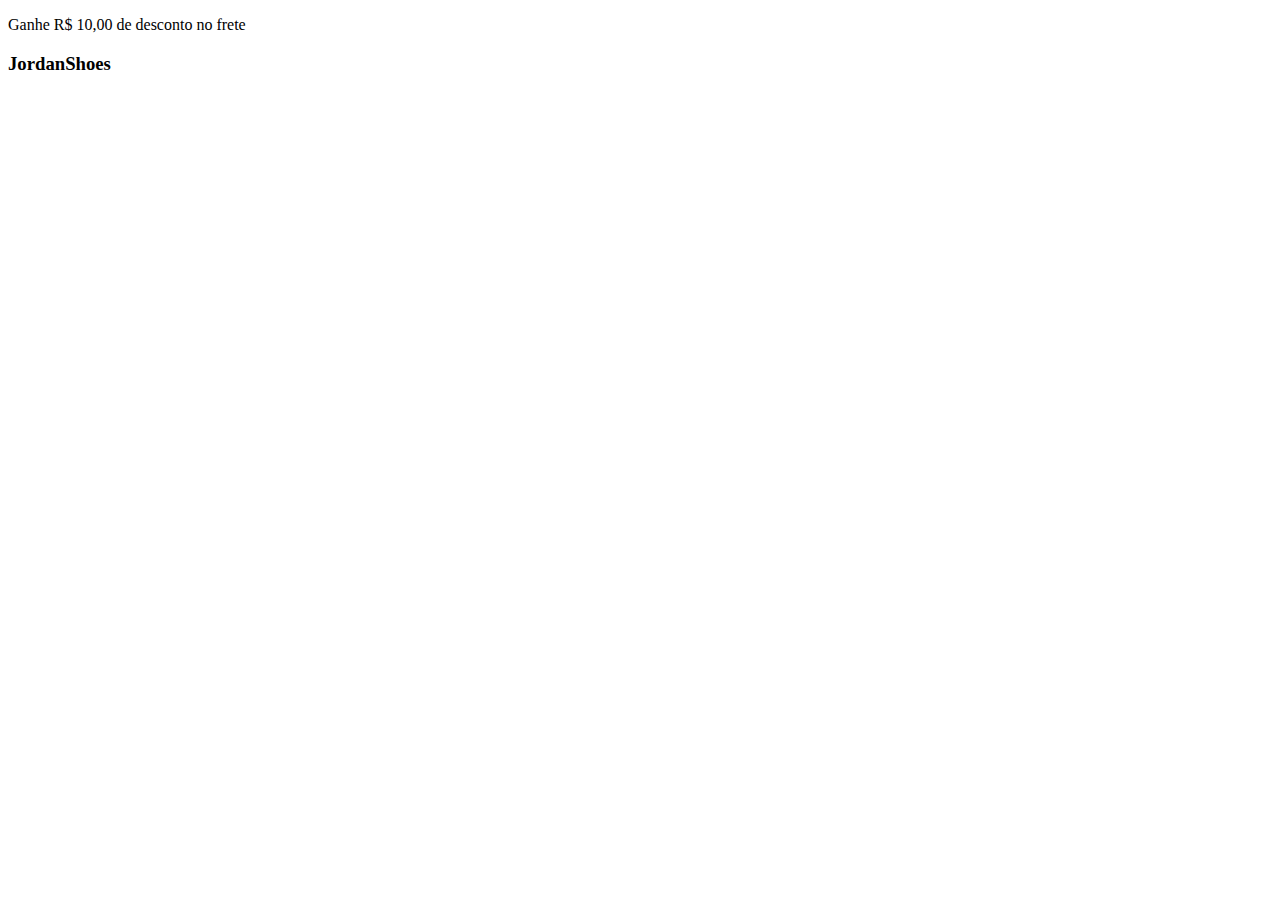
==== Desafio 2/index.html @ 0f423f5e "Adição dos Assets - CSS" ====
<!DOCTYPE html>
<html lang="pt-br">
<head>
    <meta charset="UTF-8">
    <meta name="viewport" content="width=device-width, initial-scale=1.0">
    <link rel="stylesheet" href="assets/css/style.css">
    <title>JordanShoes</title>
</head>

<body>
    <header>
        <!-- Div do desconto.-->
        <div class="header-discount">
            <p>Ganhe R$ 10,00 de desconto no frete</p>
        </div>
        <!-- Div da Marca--> 
        <div class="header-brand">
            <h3>JordanShoes</h3>
        </div>
    </header>

    <!-- Background -->
    <section>

    </section>

    <!-- MAIN -->
    <main>

    </main>
</body>
</html>
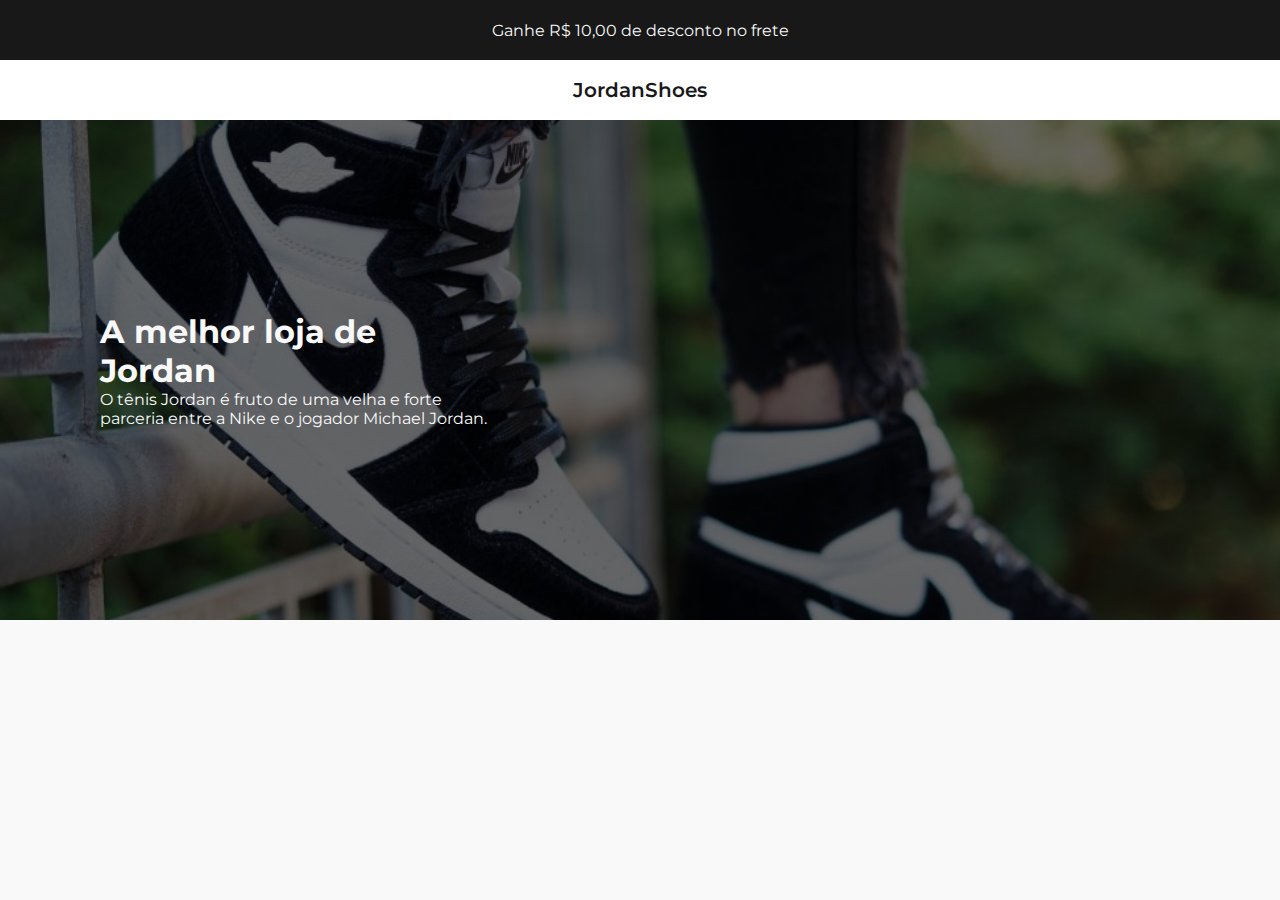
==== commit 8ffcbe2a: "Hero Image and Text" ====
--- a/Desafio 2/index.html
+++ b/Desafio 2/index.html
@@ -3,7 +3,7 @@
 <head>
     <meta charset="UTF-8">
     <meta name="viewport" content="width=device-width, initial-scale=1.0">
-    <link rel="stylesheet" href="assets/css/style.css">
+    <link rel="stylesheet" href="assets/css/styles.css">
     <title>JordanShoes</title>
 </head>
 
@@ -19,9 +19,12 @@
         </div>
     </header>
 
-    <!-- Background -->
-    <section>
-
+    <!-- Background Hero -->
+    <section class="hero">
+        <div class="text-hero">
+            <h2>A melhor loja de Jordan</h2>
+            <p>O tênis Jordan é fruto de uma velha e forte parceria entre a Nike e o jogador Michael Jordan.</p>
+        </div>
     </section>
 
     <!-- MAIN -->
--- a/Desafio 2/assets/css/styles.css
+++ b/Desafio 2/assets/css/styles.css
@@ -0,0 +1,76 @@
+@import url('https://fonts.googleapis.com/css2?family=Montserrat:wght@500;600;700&display=swap');
+
+:root {
+    --White: #f9f9f9;
+    --bgProduct: #ebe9ea;
+    --Black: #181818;
+    --Gray: #474747;
+}
+
+* {
+    border: 0;
+    margin: 0;
+    padding: 0;
+    box-sizing: border-box;
+}
+
+body {
+    font-family: 'Montserrat', sans-serif;
+    background: var(--White)
+}
+
+header{
+    width: 100%;
+    height: 120px;
+}
+
+.header-discount,
+.header-brand {
+    height: 50%;
+    display: flex;
+    align-items: center;
+    justify-content: center;
+}
+
+.header-discount{
+    background: var(--Black);
+    color: var(--White);
+}
+
+.header-brand{
+    background: white;
+    color: var(--Black);
+}
+
+.header-brand h3 {
+    font-size: 20px;
+    font-weight: 600;
+}
+
+/* Hero */
+.hero {
+    width: 100%;
+    min-height: 500px;
+    background-image: linear-gradient(rgba(0,0,0,0.6), rgba(0,0,0,0.6)), url('../image/wallpaper.jpeg');
+    background-repeat: no-repeat;
+    background-size: cover;
+    background-attachment: fixed;
+    background-position: center;
+    display: flex;
+}
+
+
+.text-hero {
+    width: 400px;
+    display: flex;
+    flex-direction: column;
+    justify-content: center;
+    color: var(--White);
+    margin-left: 100px;
+}
+
+.text-hero h2 {
+    font-size: 32px;
+    font-weight: 700;
+    line-height: 39px;
+}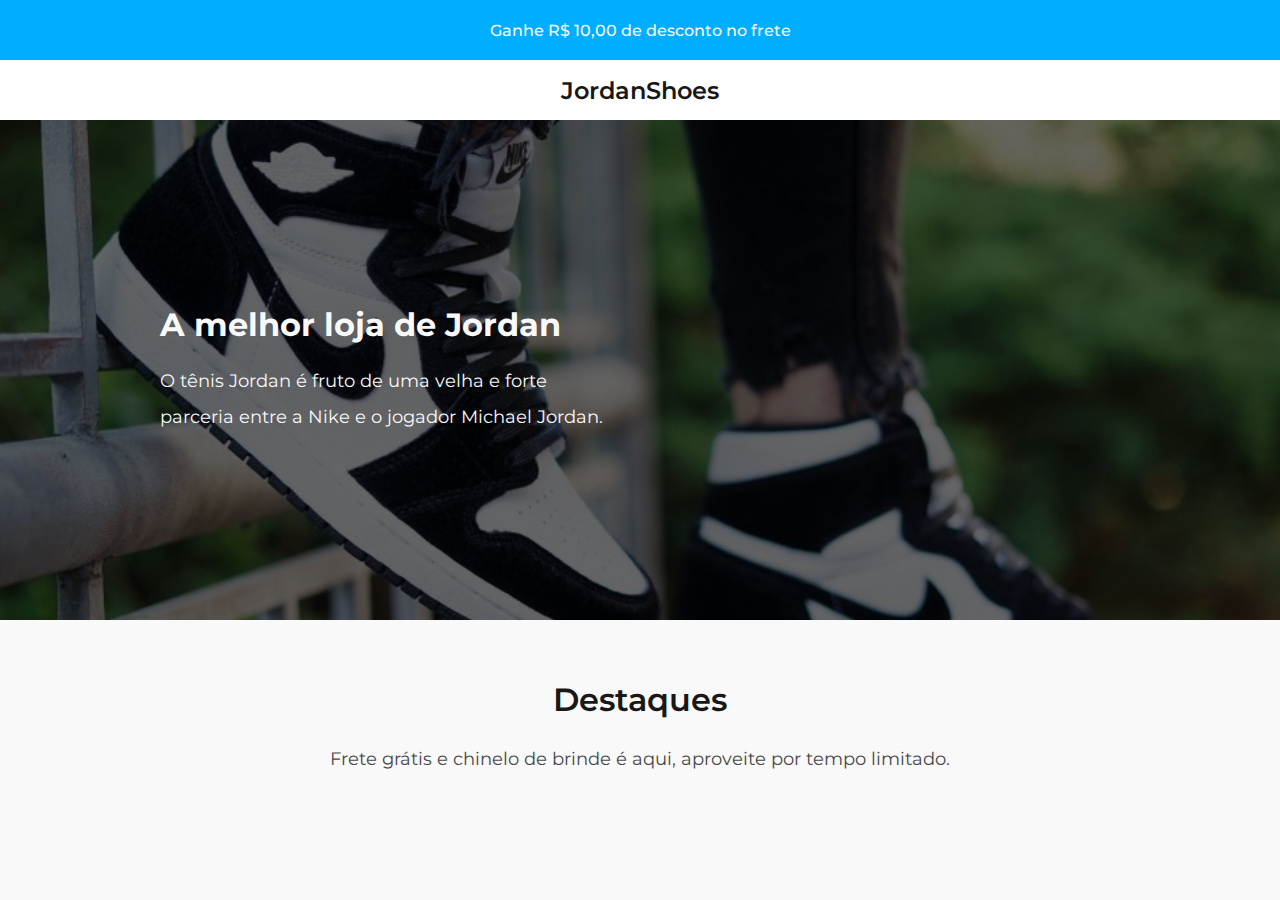
==== commit 1b897d50: "Destaques 1" ====
--- a/Desafio 2/index.html
+++ b/Desafio 2/index.html
@@ -22,14 +22,19 @@
     <!-- Background Hero -->
     <section class="hero">
         <div class="text-hero">
-            <h2>A melhor loja de Jordan</h2>
-            <p>O tênis Jordan é fruto de uma velha e forte parceria entre a Nike e o jogador Michael Jordan.</p>
+            <h2> A melhor loja de Jordan</h2>
+            <p> O tênis Jordan é fruto de uma velha e forte parceria entre a Nike e o jogador Michael Jordan.</p>
         </div>
     </section>
 
     <!-- MAIN -->
     <main>
-
+        <div class="main-container">
+            <div class="main-title">
+                <h2>Destaques</h2>
+                <p>Frete grátis e chinelo de brinde é aqui, aproveite por tempo limitado.</p>
+            </div>
+        </div>
     </main>
 </body>
 </html>--- a/Desafio 2/assets/css/styles.css
+++ b/Desafio 2/assets/css/styles.css
@@ -5,6 +5,7 @@
     --bgProduct: #ebe9ea;
     --Black: #181818;
     --Gray: #474747;
+    --Blue: #00aeff;
 }
 
 * {
@@ -19,7 +20,7 @@
     background: var(--White)
 }
 
-header{
+header {
     width: 100%;
     height: 120px;
 }
@@ -32,18 +33,19 @@
     justify-content: center;
 }
 
-.header-discount{
-    background: var(--Black);
+.header-discount {
+    background: var(--Blue);
     color: var(--White);
+    font-weight: 500;
 }
 
-.header-brand{
+.header-brand {
     background: white;
     color: var(--Black);
 }
 
 .header-brand h3 {
-    font-size: 20px;
+    font-size: 24px;
     font-weight: 600;
 }
 
@@ -59,18 +61,49 @@
     display: flex;
 }
 
-
 .text-hero {
-    width: 400px;
+    width: 460px;
     display: flex;
     flex-direction: column;
     justify-content: center;
     color: var(--White);
-    margin-left: 100px;
+    margin-left: 160px;
 }
 
 .text-hero h2 {
     font-size: 32px;
     font-weight: 700;
     line-height: 39px;
+}
+
+.text-hero p {
+    margin-top: 20px;
+    font-size: 18px;
+    line-height: 35.31px;
+}
+
+.main-container {
+    margin: 0 auto;
+}
+
+.main-title {
+    margin-top: 60px;
+    text-align: center;
+}
+
+.main-title h2 {
+    font-size: 32px;
+    font-weight: 600;
+    color: var(--Black);
+}
+
+.main-title p {
+    color: var(--Gray);
+    font-size: 18px;
+    margin-top: 10px;
+    line-height: 60px;
+}
+
+.main-cards {
+    
 }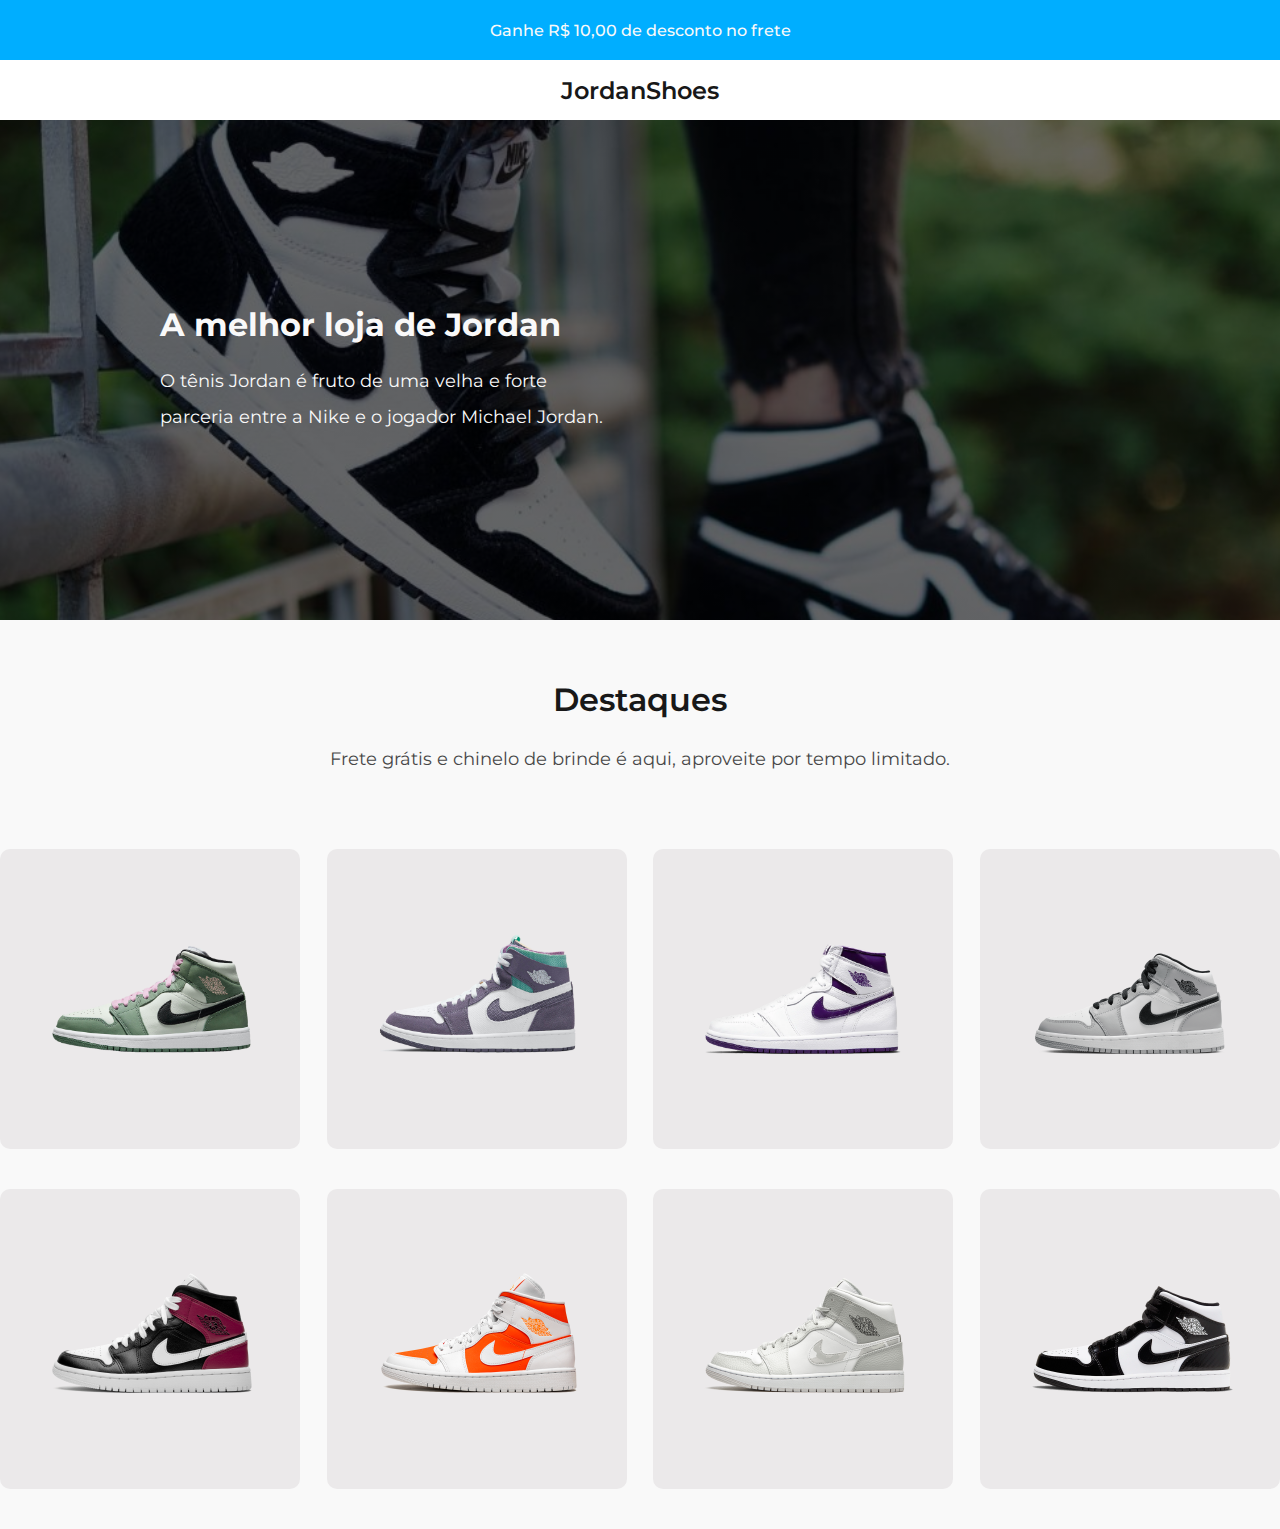
==== commit 96a4634c: "cards" ====
--- a/Desafio 2/index.html
+++ b/Desafio 2/index.html
@@ -34,6 +34,32 @@
                 <h2>Destaques</h2>
                 <p>Frete grátis e chinelo de brinde é aqui, aproveite por tempo limitado.</p>
             </div>
+            <div class="main-cards">
+                <div class="cards">
+                    <img src="assets/image/1.png" alt="">
+                </div>
+                <div class="cards">
+                    <img src="assets/image/2.png" alt="">
+                </div>
+                <div class="cards">
+                    <img src="assets/image/3.png" alt="">
+                </div>
+                <div class="cards">
+                    <img src="assets/image/4.png" alt="">
+                </div>
+                <div class="cards">
+                    <img src="assets/image/5.png" alt="">
+                </div>
+                <div class="cards">
+                    <img src="assets/image/6.png" alt="">
+                </div>
+                <div class="cards">
+                    <img src="assets/image/7.png" alt="">
+                </div>
+                <div class="cards">
+                    <img src="assets/image/8.png" alt="">
+                </div>
+            </div>
         </div>
     </main>
 </body>
--- a/Desafio 2/assets/css/styles.css
+++ b/Desafio 2/assets/css/styles.css
@@ -105,5 +105,24 @@
 }
 
 .main-cards {
-    
+    display: grid;
+    grid-template-columns: repeat(auto-fit, 300px);
+    justify-content: space-between;
+    margin-top: 60px;
+}
+
+.cards {
+    background: var(--bgProduct);
+    display: flex;
+    align-items: center;
+    justify-content: center;
+
+    width: 300px;
+    height: 300px;
+    border-radius: 10px;
+    margin-bottom: 40px;
+}
+
+.cards img {
+    width: 250px;
 }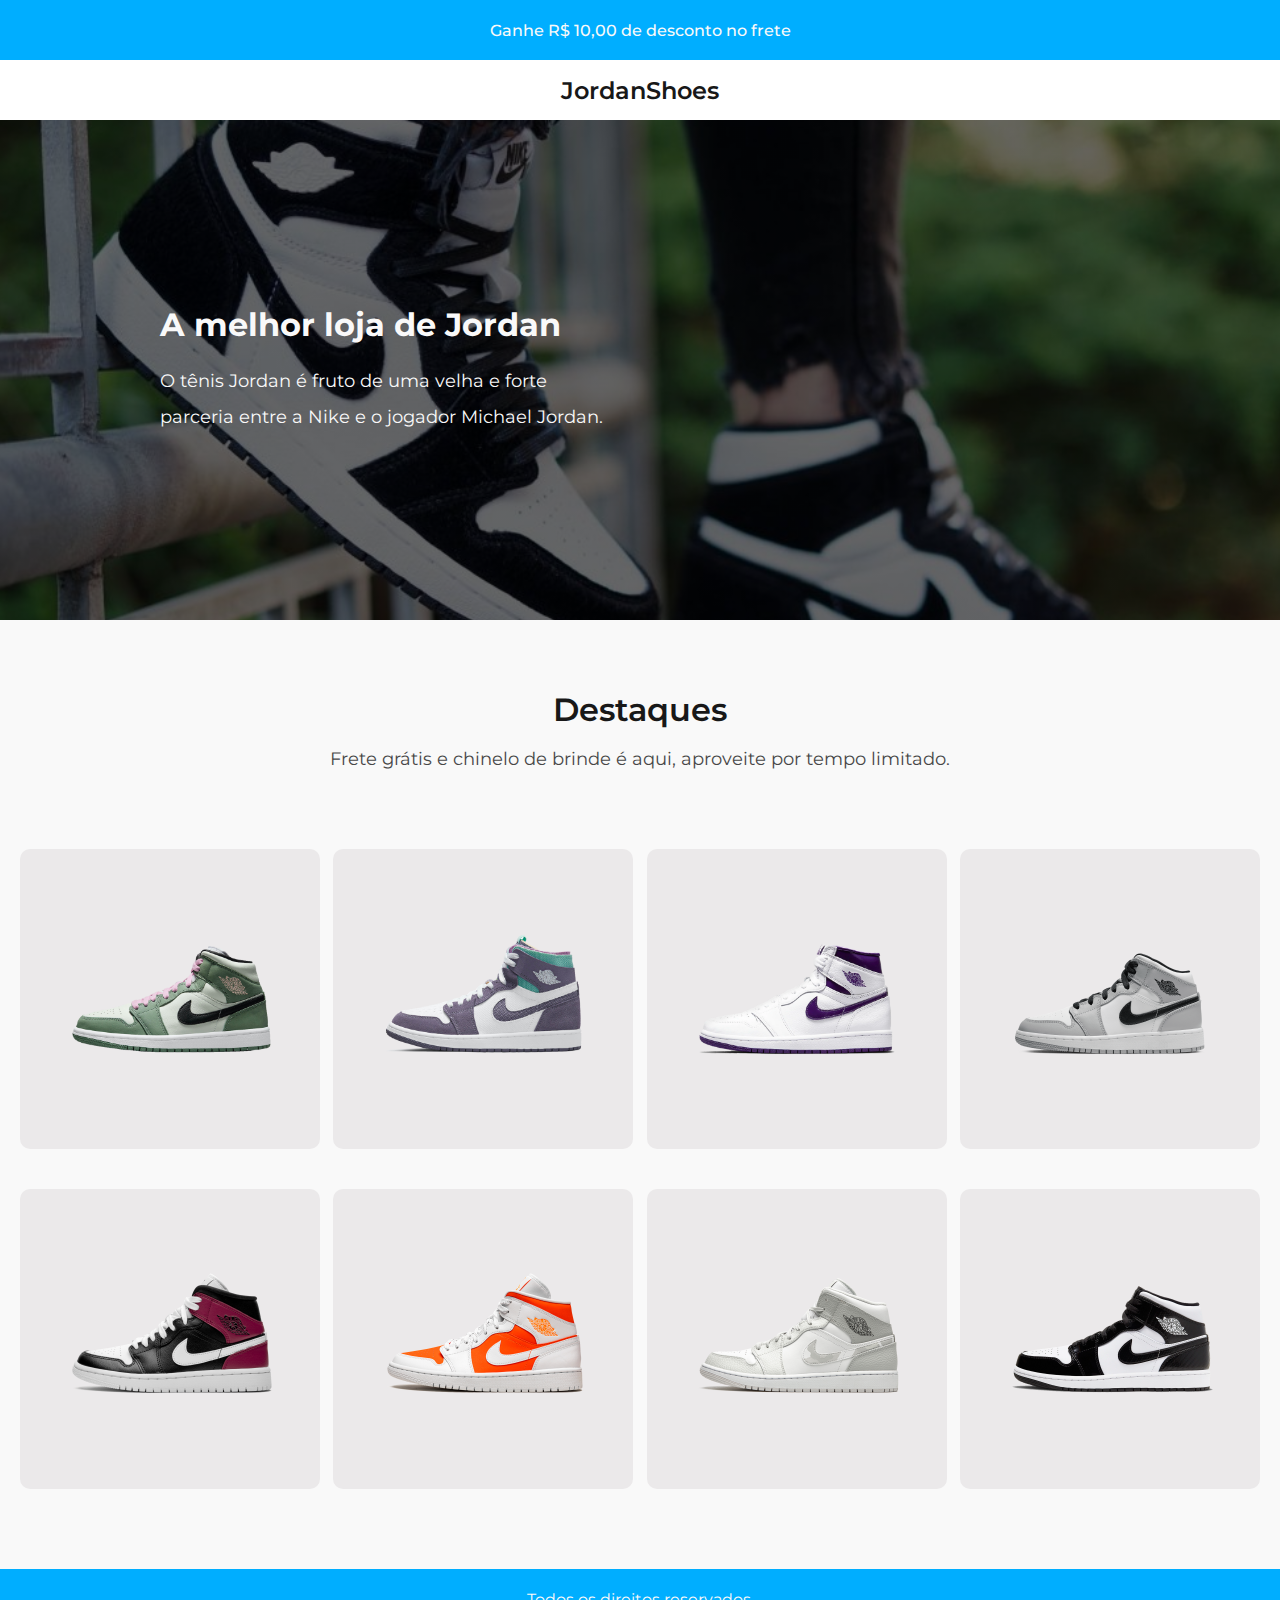
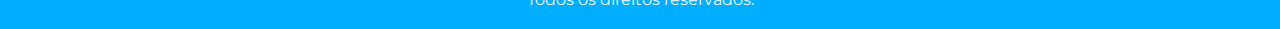
==== commit f2877d14: "Footer" ====
--- a/Desafio 2/index.html
+++ b/Desafio 2/index.html
@@ -62,5 +62,8 @@
             </div>
         </div>
     </main>
+    <footer>
+        Todos os direitos reservados.
+    </footer>
 </body>
 </html>--- a/Desafio 2/assets/css/styles.css
+++ b/Desafio 2/assets/css/styles.css
@@ -84,10 +84,11 @@
 
 .main-container {
     margin: 0 auto;
+    max-width: 1240px;
 }
 
 .main-title {
-    margin-top: 60px;
+    margin-top: 70px;
     text-align: center;
 }
 
@@ -100,7 +101,6 @@
 .main-title p {
     color: var(--Gray);
     font-size: 18px;
-    margin-top: 10px;
     line-height: 60px;
 }
 
@@ -121,8 +121,25 @@
     height: 300px;
     border-radius: 10px;
     margin-bottom: 40px;
+
 }
 
 .cards img {
     width: 250px;
+}
+
+footer {
+    margin-top: 40px;
+    background-color: var(--Blue);
+    width: 100%;
+    height: 60px;
+    display: flex;
+    align-items: center;
+    justify-content: center;
+    color: var(--White);
+}
+
+footer p {
+    font-size: 18px;
+    font-weight: 500;
 }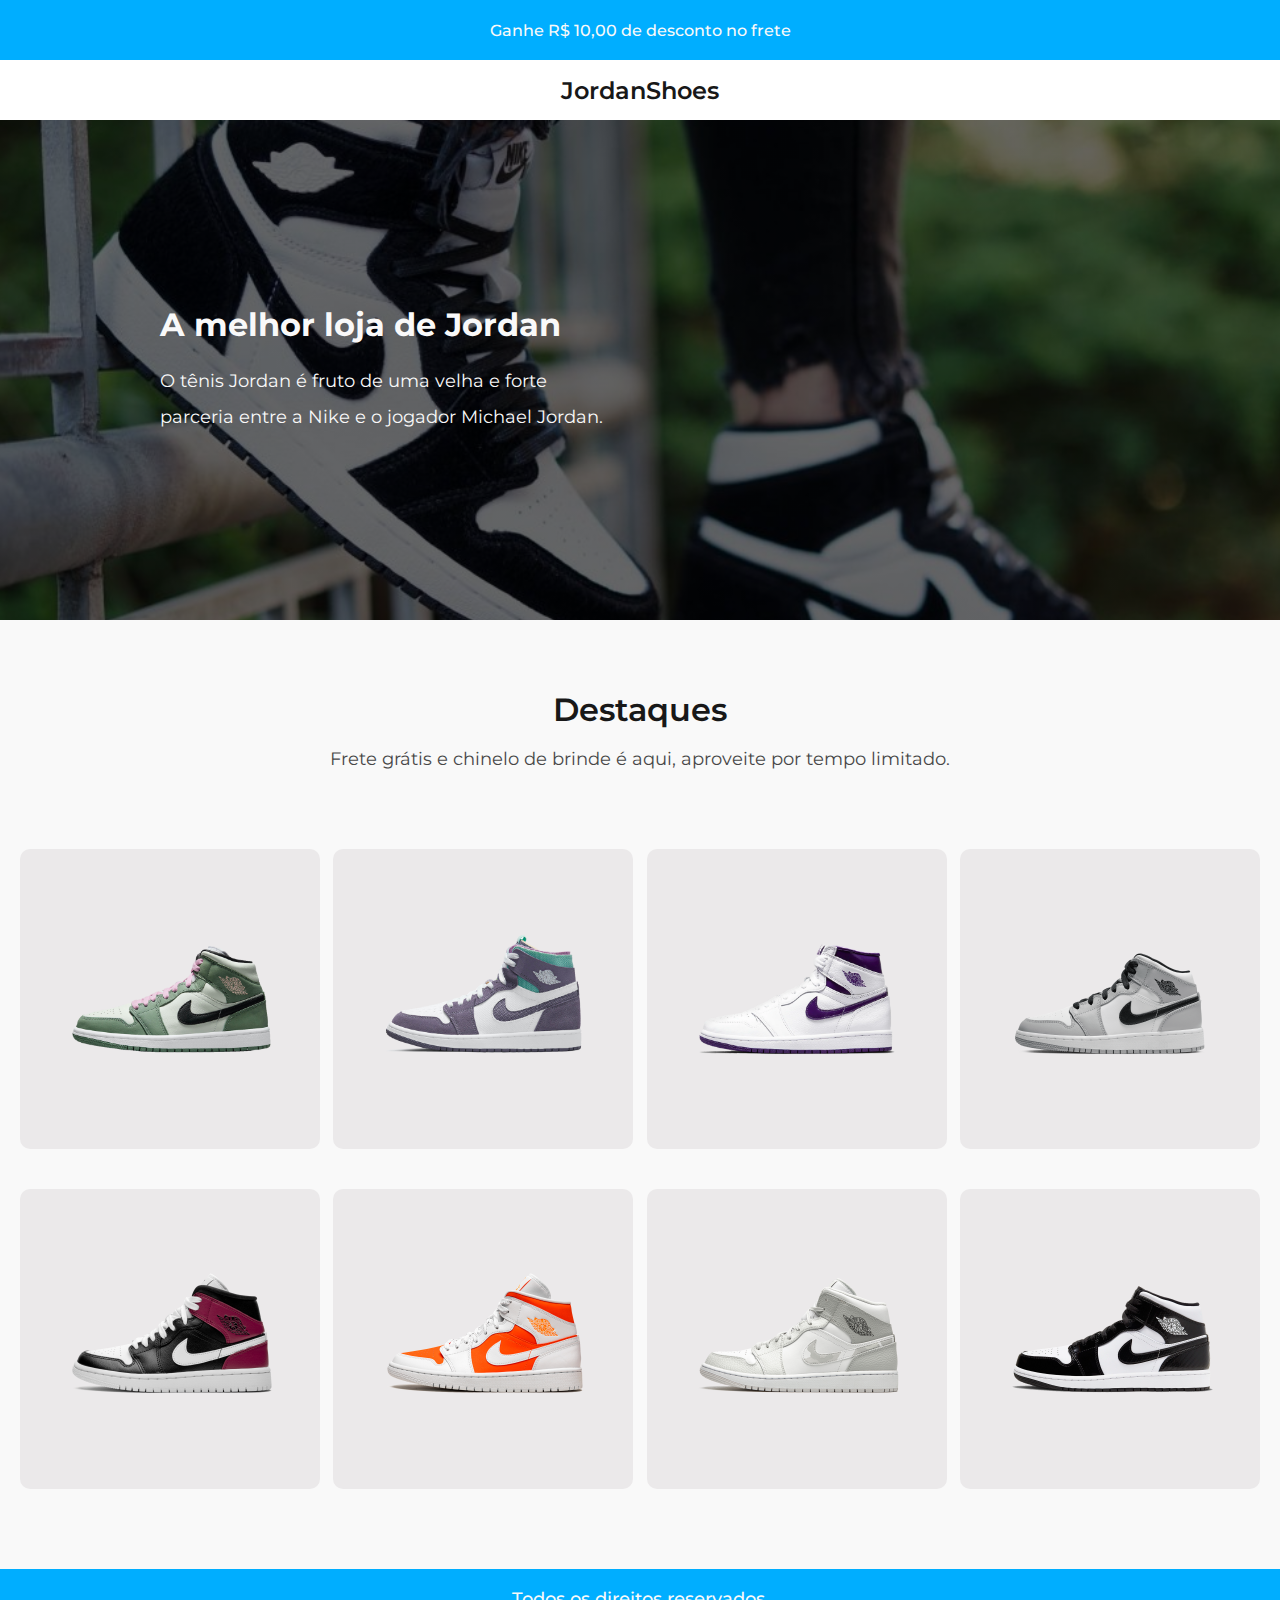
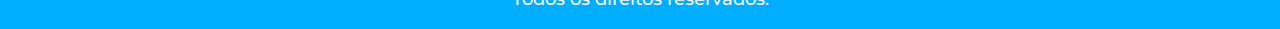
==== commit 7b7b44c2: "Card Hover Animation" ====
--- a/Desafio 2/index.html
+++ b/Desafio 2/index.html
@@ -62,8 +62,10 @@
             </div>
         </div>
     </main>
+
+    <!-- Footer -->
     <footer>
-        Todos os direitos reservados.
+        <p>Todos os direitos reservados.</p>
     </footer>
 </body>
 </html>--- a/Desafio 2/assets/css/styles.css
+++ b/Desafio 2/assets/css/styles.css
@@ -20,6 +20,7 @@
     background: var(--White)
 }
 
+/* Headers, desconto e de marca */
 header {
     width: 100%;
     height: 120px;
@@ -49,7 +50,7 @@
     font-weight: 600;
 }
 
-/* Hero */
+/* Hero Image */
 .hero {
     width: 100%;
     min-height: 500px;
@@ -82,6 +83,7 @@
     line-height: 35.31px;
 }
 
+/* Container dos produtos */
 .main-container {
     margin: 0 auto;
     max-width: 1240px;
@@ -104,6 +106,7 @@
     line-height: 60px;
 }
 
+/* Cards */
 .main-cards {
     display: grid;
     grid-template-columns: repeat(auto-fit, 300px);
@@ -126,6 +129,11 @@
 
 .cards img {
     width: 250px;
+    transition: all .5s ease;
+}
+
+.cards:hover img {
+    transform: scale(1.1);
 }
 
 footer {
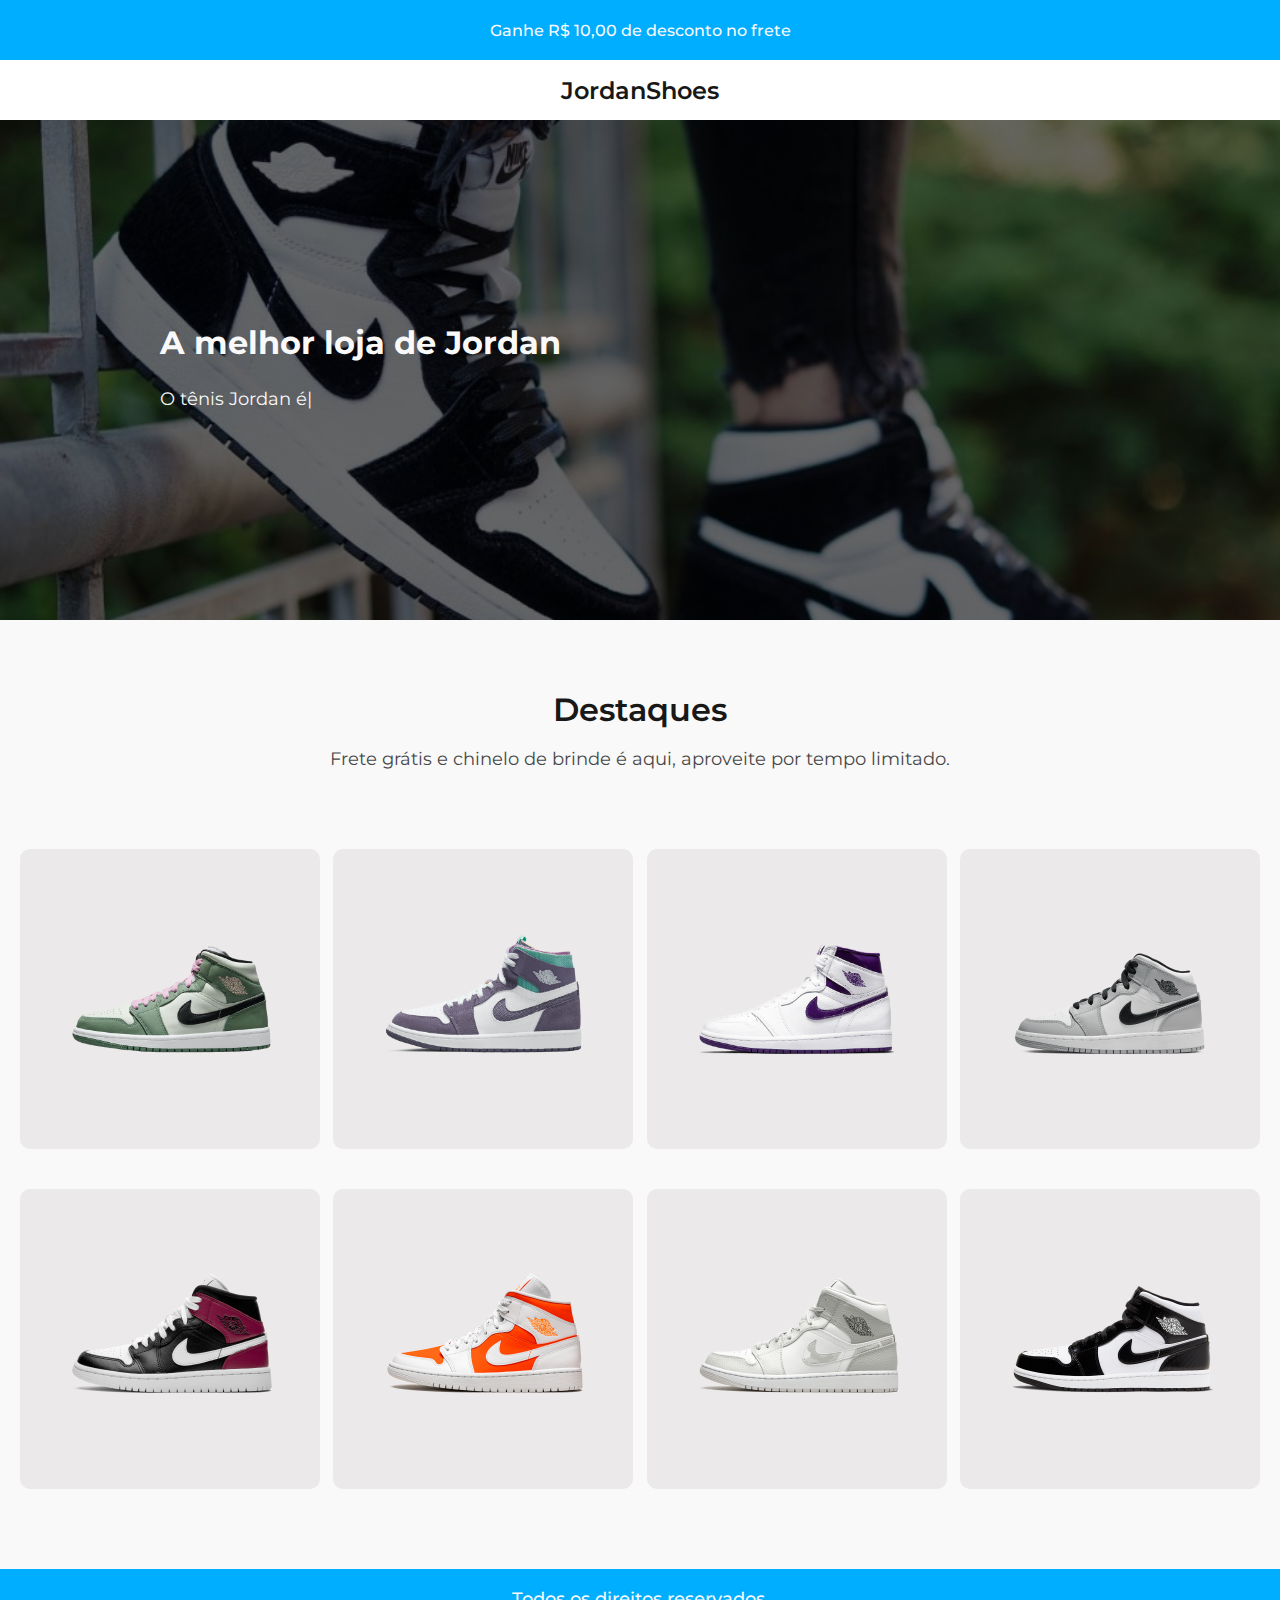
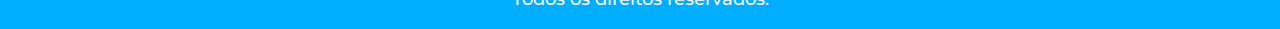
==== commit 8a42a303: "Hero Text - Typed JS animation" ====
--- a/Desafio 2/index.html
+++ b/Desafio 2/index.html
@@ -4,6 +4,11 @@
     <meta charset="UTF-8">
     <meta name="viewport" content="width=device-width, initial-scale=1.0">
     <link rel="stylesheet" href="assets/css/styles.css">
+    
+    <!-- Script Typed -->
+    <script defer src="assets/js/typed.js"></script>
+    <script defer src="assets/js/script-typed.js"></script> 
+
     <title>JordanShoes</title>
 </head>
 
@@ -23,7 +28,7 @@
     <section class="hero">
         <div class="text-hero">
             <h2> A melhor loja de Jordan</h2>
-            <p> O tênis Jordan é fruto de uma velha e forte parceria entre a Nike e o jogador Michael Jordan.</p>
+            <p><span id="typed"></span></p>
         </div>
     </section>
 
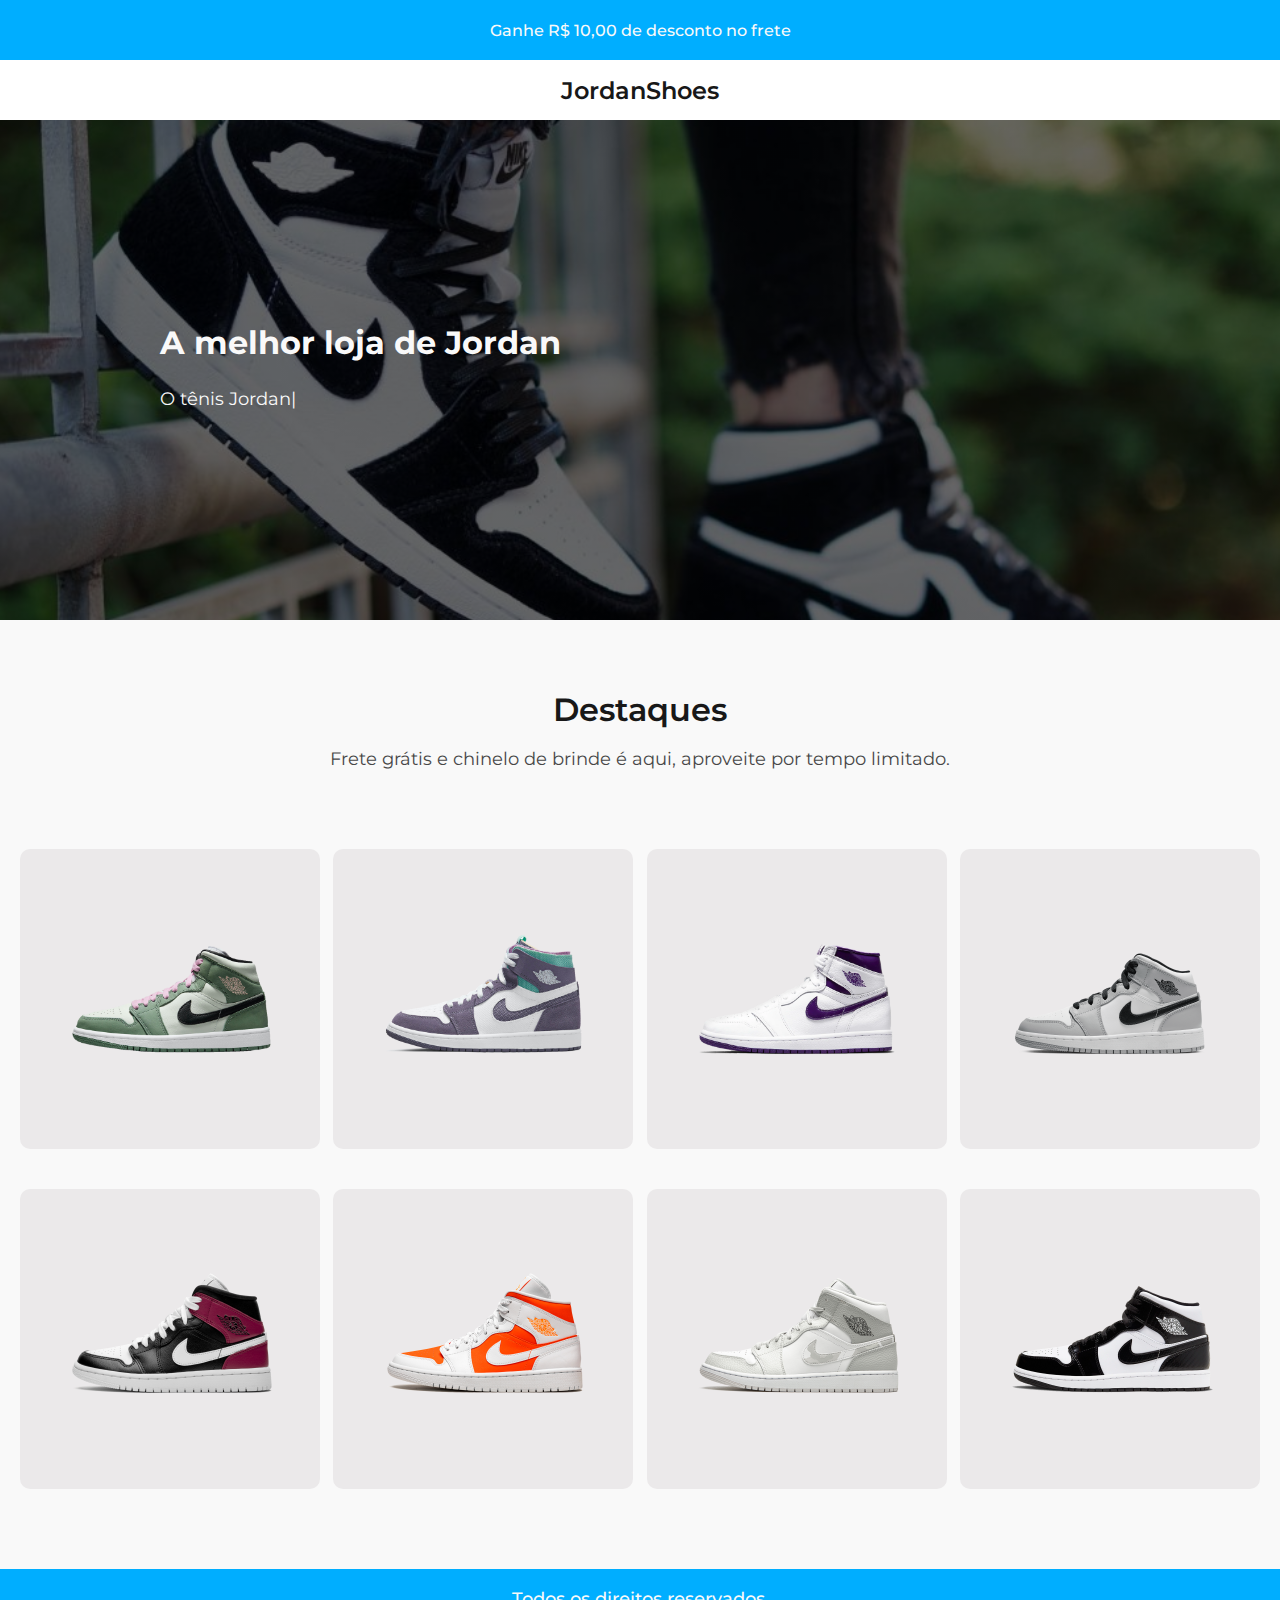
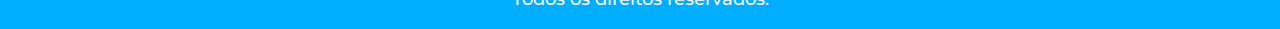
==== commit 8f50e3f2: "Icon - Tudo Finalizado" ====
--- a/Desafio 2/index.html
+++ b/Desafio 2/index.html
@@ -4,7 +4,7 @@
     <meta charset="UTF-8">
     <meta name="viewport" content="width=device-width, initial-scale=1.0">
     <link rel="stylesheet" href="assets/css/styles.css">
-    
+    <link rel="icon" href="assets/image/favicon.ico" type="image/x-icon">
     <!-- Script Typed -->
     <script defer src="assets/js/typed.js"></script>
     <script defer src="assets/js/script-typed.js"></script> 
--- a/Desafio 2/assets/css/styles.css
+++ b/Desafio 2/assets/css/styles.css
@@ -150,4 +150,32 @@
 footer p {
     font-size: 18px;
     font-weight: 500;
+}
+
+/* Mobile Devices */
+@media (max-width: 420px) {
+    .text-hero {
+        margin-left: 10px;
+    }
+
+    .main-title h2 {
+        padding-bottom: 20px;
+    }
+
+    .main-title p {
+        line-height: 30px;
+    }
+
+    .main-container {
+        margin: auto;
+    }
+
+    .main-cards {
+        grid-template-columns: repeat(auto-fit, 280px);
+        justify-content: center;
+    }
+
+    .cards {
+        width: 280px;
+    }
 }